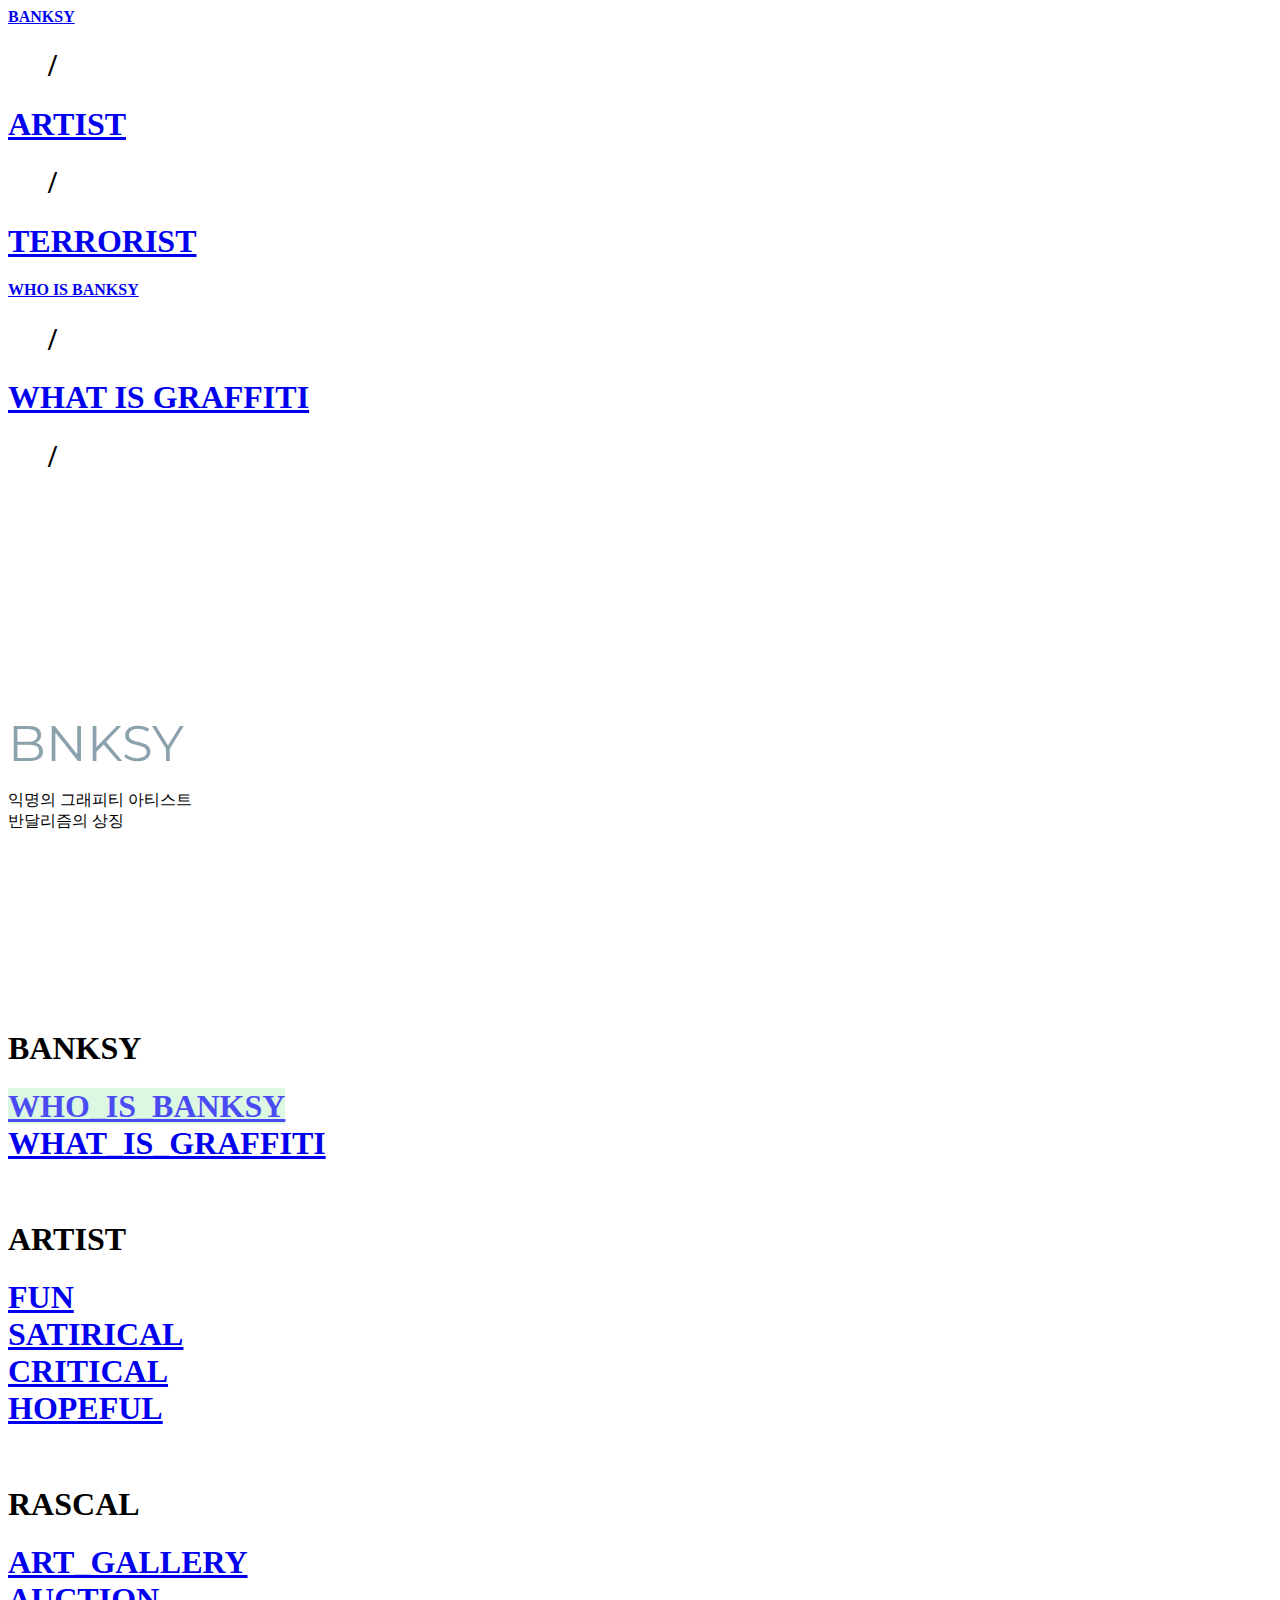
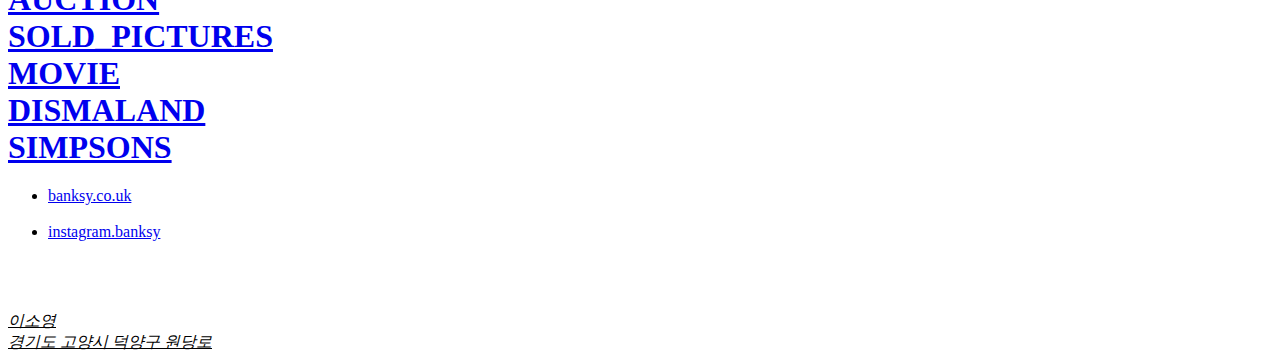
==== mainpage_banksy_whoisbanksy.html @ 5c76d9d9 "Add files via upload" ====
<!DOCTYPE html>
<html lang="en" dir="ltr">
  <head>
    <meta charset="utf-8">
    <meta>
    <title>banksy</title>
    <link rel="stylesheet" href="./css/banksy_mainpage_v2.css">
    <link rel="stylesheet" href="./css/reset.css">

    <!-- 폰트 -->
    <link href="https://fonts.googleapis.com/css?family=Nanum+Gothic" rel="stylesheet">

    <link rel="preconnect" href="https://fonts.googleapis.com">
    <link rel="preconnect" href="https://fonts.gstatic.com" crossorigin>
    <link href="https://fonts.googleapis.com/css2?family=Montserrat:wght@500;600&display=swap" rel="stylesheet">

    <style>
    mark {
      background-color: #CEF6D8;
      opacity: .7;
    }
    </style>

</head>
<body>


   <div id="wrap">



<!---header---------------------------------------->
      <div id="header" role="header">
           <div class="container">
               <div class="header">
                   <div class="header-tit">
                     <strong>
                     <a href="mainpage_banksy_whoisbanksy.html">BANKSY</a>
                     <h1>&nbsp;&nbsp;&nbsp;&nbsp;     /   &nbsp;&nbsp;&nbsp;&nbsp; <h1>
                     <a href="mainpage_artist_fun.html">ARTIST</a>
                     <h1>&nbsp;&nbsp;&nbsp;&nbsp;     /   &nbsp;&nbsp;&nbsp;&nbsp; <h1>
                     <a href="mainpage_terrorist_rascal.html">TERRORIST</a>
                     </strong>
                   </div>

               </div>
           </div>

       </div>
<!---header---------------------------------------->


<!-- nav ---------------------------------------->
        <div id="nav">
            <div class="container">
              <div class="nav-tit">
                <strong>
                <a href="mainpage_banksy_whoisbanksy.html">WHO IS BANKSY </a>
                <h1>&nbsp;&nbsp;&nbsp;&nbsp;     /   &nbsp;&nbsp;&nbsp;&nbsp; <h1>
                <a href="mainpage_banksy_whatisgraffiti.html">WHAT IS GRAFFITI</a>
                <h1>&nbsp;&nbsp;&nbsp;&nbsp;     /   &nbsp;&nbsp;&nbsp;&nbsp; <h1>

                </strong>


              </div>
            </div>
        </div>
 <!-- nav ---------------------------------------->





<!-- contents ---------------------------------------->
        <div id="contents">
             <div id="cont_cont">
               <div class="container">

                     <div class="cont" >

                         <div class="column col1">
                           <h3></h3>
                           <p></p>
                           <img src="images/banksy.png" alt="" width="800">
                         </div>
                         <!-- //col1 -->
                         <div class="column col2">



                         </div>
                         <!-- //col2 -->
                         <div class="column col3">
                           <h3></h3>
                           <p></p>
                           <img src="" alt="" width="000">
                         </div>
                         <!-- //col3 -->
                         <div class="column col4">
                           <h3></h3>
                           <p></p>
                           <img src="" alt="" width="300">
                         </div>
                         <!-- //col4 -->
                         <div class="column col5">
                           <br><br><br><br><br><br><br>
                            <span style="color: #8ba1ab; font-size: 50px; font-family: 'Montserrat', sans-serif;"> BNKSY</span>

                           <p>익명의 그래피티 아티스트<br> 반달리즘의 상징<br></p>
                           <img src="" alt="" width="300">
                         </div>
                         <!-- //col5 -->
                         <div class="column col6">
                           <br><br><br><br><br><br
                           <p></p>
                           <img src="" alt="" width="300">
                         </div>
                     </div>
                    </div>

                 </div>
             </div>



<!-- contents ---------------------------------------->




<!-- aside --------------------------------->
        <div id="aside">
          <div class="container">
            <div class="aside">
              <strong>
              <h1>BANKSY <h1>
              <mark>
              <a href="mainpage_banksy_whoisbanksy.html">WHO_IS_BANKSY</a><br>
              </mark>
              <a href="mainpage_banksy_whatisgraffiti.html">WHAT_IS_GRAFFITI</a><br>
              <br>

              <h1>ARTIST <h1>
              <a href="mainpage_artist_fun.html">FUN </a><br>
              <a href="mainpage_artist_satirical.html">SATIRICAL</a><br>
              <a href="mainpage_artist_critical.html">CRITICAL</a><br>
              <a href="mainpage_artist_hopeful.html">HOPEFUL</a><br>
              <br>

              <h1>RASCAL <h1>
              <a href="mainpage_terrorist_rascal.html">ART_GALLERY </a><br>
              <a href="mainpage_terrorist_rascal.html">AUCTION </a><br>
              <a href="mainpage_terrorist_rascal.html">SOLD_PICTURES</a><br>
              <a href="mainpage_terrorist_movie.html">MOVIE</a><br>
              <a href="mainpage_terrorist_dismaland.html">DISMALAND</a><br>
              <a href="mainpage_terrorist_simpsons.html">SIMPSONS</a><br>
              </strong>
            </div>
          </div>
        </div>
<!-- aside --------------------------------->





<!-- footer -------------------------------->
        <div id="footer">
          <div class="container">
              <div class="footer">
                  <ul>
                      <li><a href="https://www.banksy.co.uk/">banksy.co.uk</a></li><br>
                      <li><a href="https://www.instagram.com/banksy/">instagram.banksy</a></li><br>
                  </ul>
                  <br>
                  <br>

                  <address>
                    <u>
                     이소영 <br>
                    경기도 고양시 덕양구 원당로
                    </u>
                  </address>
                </div>
          </div>
      </div>
</div>
<!-- footer -------------------------------->




    </div>
</body>
</html>
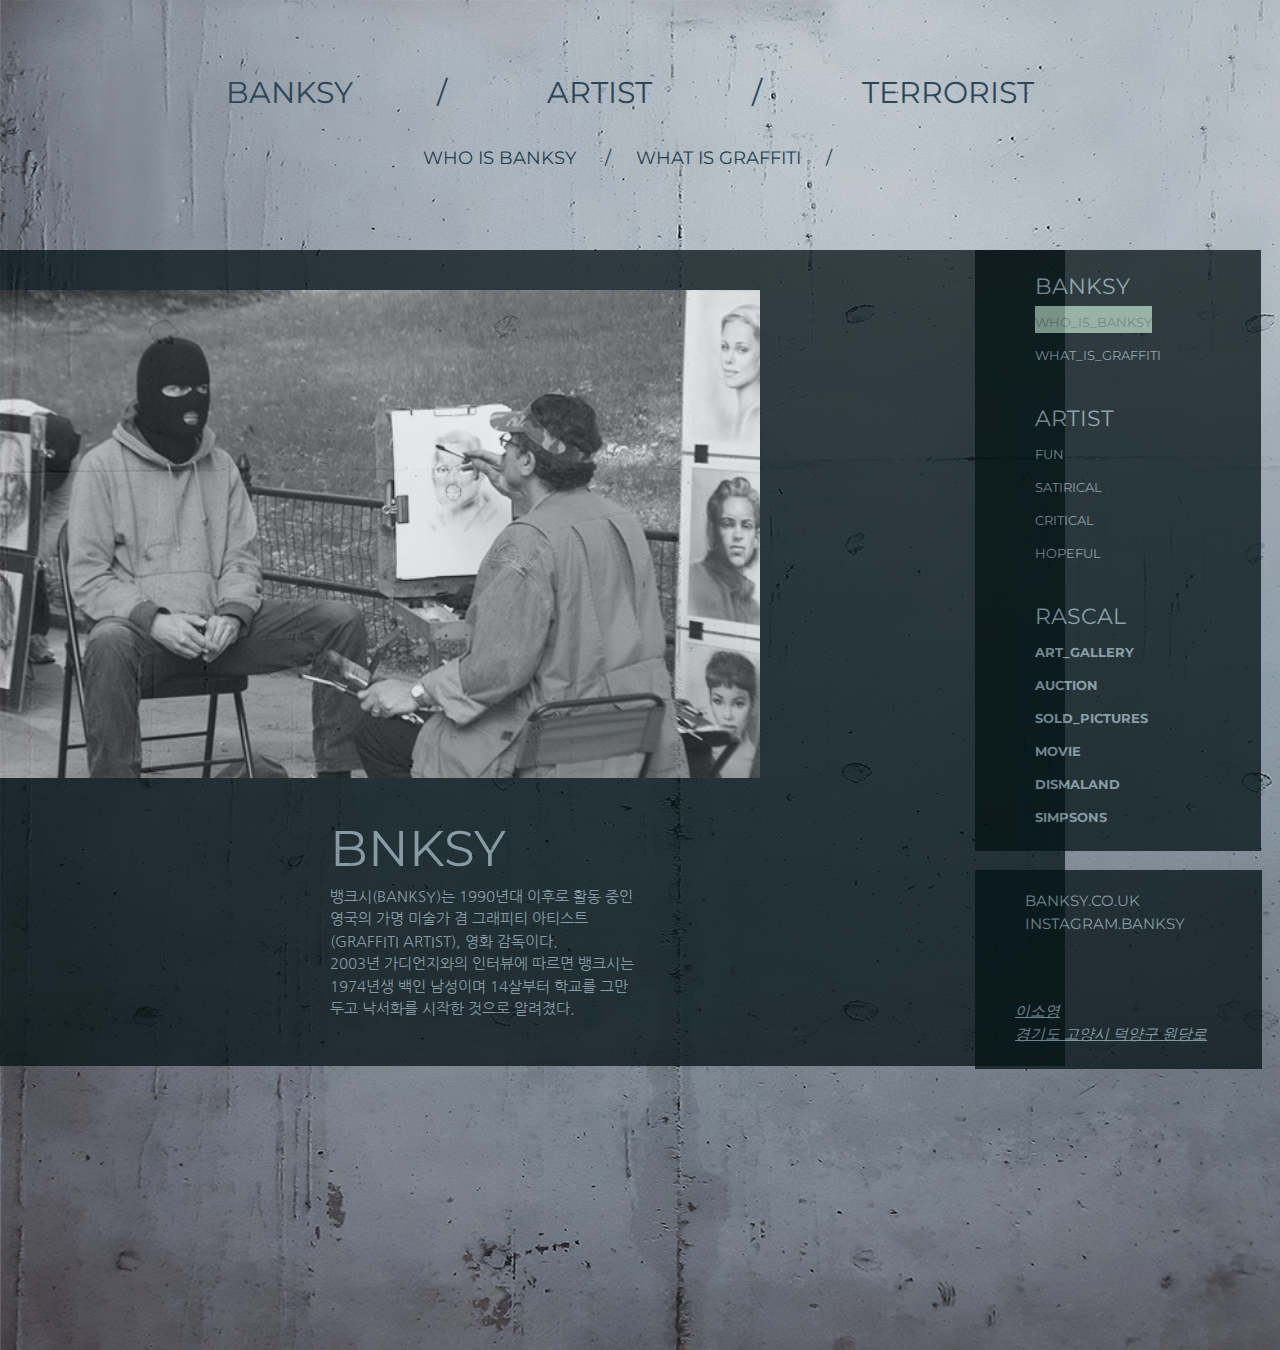
==== commit 248ff68e: "Add files via upload" ====
--- a/mainpage_banksy_whoisbanksy.html
+++ b/mainpage_banksy_whoisbanksy.html
@@ -108,7 +108,7 @@
                            <br><br><br><br><br><br><br>
                             <span style="color: #8ba1ab; font-size: 50px; font-family: 'Montserrat', sans-serif;"> BNKSY</span>
 
-                           <p>익명의 그래피티 아티스트<br> 반달리즘의 상징<br></p>
+                           <p>뱅크시(Banksy)는 1990년대 이후로 활동 중인 영국의 가명 미술가 겸 그래피티 아티스트(graffiti artist), 영화 감독이다. <br>2003년 가디언지와의 인터뷰에 따르면 뱅크시는 1974년생 백인 남성이며 14살부터 학교를 그만두고 낙서화를 시작한 것으로 알려졌다. </p>
                            <img src="" alt="" width="300">
                          </div>
                          <!-- //col5 -->
--- a/css/banksy_mainpage_v2.css
+++ b/css/banksy_mainpage_v2.css
@@ -0,0 +1,113 @@
+@charset "UTF-8";
+
+
+
+
+
+
+
+/*레이아웃*/
+body {-webkit-font-smoothing: antialiased;
+-moz-osx-font-smoothing: grayscale;
+ background: url(../images/wall_wide2.jpg) }
+
+
+
+
+
+
+
+#wrap {                width: 100%;}
+#header {              width: 100%;   height: 150px;  }
+#nav {                 width: 100%;   height: 100px;  }
+#contents {display: flex; justify-content:center; align-item:center; float: left; width: 75%;    height: 1100px; }
+#aside {display: flex; justify-content:center; align-item:center; float: left;   width: 25%;    height: 620px;  }
+#footer {float: left;  width: 25%;    height: 400px; }
+/*
+#header:hover a{color: #fff;}
+*/
+
+
+
+
+
+.container {width: 1200px; margin: 0 auto; height: inherit;}
+
+
+
+
+.header {}
+.header-tit {text-align: center; }
+.header-tit h1 {text-decoration:none; font-family: 'Montserrat', sans-serif; color: #2c4659; font-size: 30px; display: inline-block; padding: 5px 20px 6px 20px; margin-top: 30px; font-weight: normal; }
+.header-tit a  {text-decoration:none; font-family: 'Montserrat', sans-serif; color: #2c4659; font-size: 30px; display: inline-block; padding: 5px 20px 6px 20px; margin-top: 30px; font-weight: normal;}
+*/
+
+
+
+
+
+
+
+
+
+.nav {}
+.nav-tit {text-align: center; }
+.nav-tit h1 {text-decoration:none; font-family: 'Montserrat', sans-serif; color: #1f4151; font-size: 18px;  margin-top: -30px; display: inline-block; font-weight: normal; }
+.nav-tit a  {text-decoration:none; font-family: 'Montserrat', sans-serif; color: #1f4151; font-size: 18px;  margin-top: -30px; display: inline-block; font-weight: normal; }
+
+
+
+
+
+
+
+
+
+.cont {}
+.cont {overflow: hidden; padding-top: 30px; }
+.cont {padding: 25px 0; text-align: left;}
+.cont {margin-left: 30px; margin-right: 15px; color: #fff; background-color: #041316; color: #8ba1ab; opacity:0.75; display: inline-block; font-size: 15px; padding: 40px 50px 50px 50px; margin-top: 0px; text-transform: uppercase; }
+
+.cont .column {position: relative; float: left; width: 310px; height: 363px; margin: 0 60px 00px 0; padding-right: 00px;}
+
+.cont .col1 {border-right: 0px solid #2c4659; }
+.cont .col2 {border: 0px solid #2c4659;}
+.cont .col3 {margin-right: 0; padding-right: 0;}
+.cont .col4 {border-left: 0px solid #2c4659;}
+.cont .col5 {border-right: 0px solid #2c4659;}
+.cont .col6 {margin-right: 0; padding-right:3;}
+
+.cont h3 {color: #8ba1ab; font-size: 20px; font-family: 'Montserrat', sans-serif; }
+.cont h4 {color: #8ba1ab; font-size: 50px; font-family: 'Montserrat', sans-serif; }
+.cont h5 {color: #8ba1ab; font-size: 50px; font-family: 'Montserrat', sans-serif; }
+
+
+
+
+
+
+
+
+.aside{}
+.aside {padding: 25px 0; text-align: left; }
+.aside {font-family: 'Montserrat', sans-serif; margin-left: 15px; background-color: #041316; color: #8ba1ab; opacity:0.75; display: inline-block; font-size: 15px; padding: 20px 100px 20px 60px; margin-top: 0px; text-transform: uppercase;}
+
+.aside h1 {text-decoration:none; color: #8ba1ab; font-size: 22px;  }
+.aside a  { text-decoration:none; color: #8ba1ab; font-size: 13px; }
+
+
+
+
+
+
+
+
+
+.footer{}
+.footer {padding: 25px 0px;  text-align: left;}
+.footer {font-family: 'Montserrat', sans-serif; margin-left: 15px;  background-color: #041316; color: #8ba1ab; opacity:0.75; display: inline-block; font-size: 15px; padding: 20px 55px 24px 40px; margin-top: 0px; text-transform: uppercase;}
+.footer ul {margin-bottom: 20px;}
+.footer li {position: relative; display: inline; padding: 0 7px 0 10px;}
+
+.footer a  {text-decoration:none; color: #8ba1ab; font-size: 15px; }
+.footer address  {text-decoration:none; color: #8ba1ab; font-size: 15px; }
